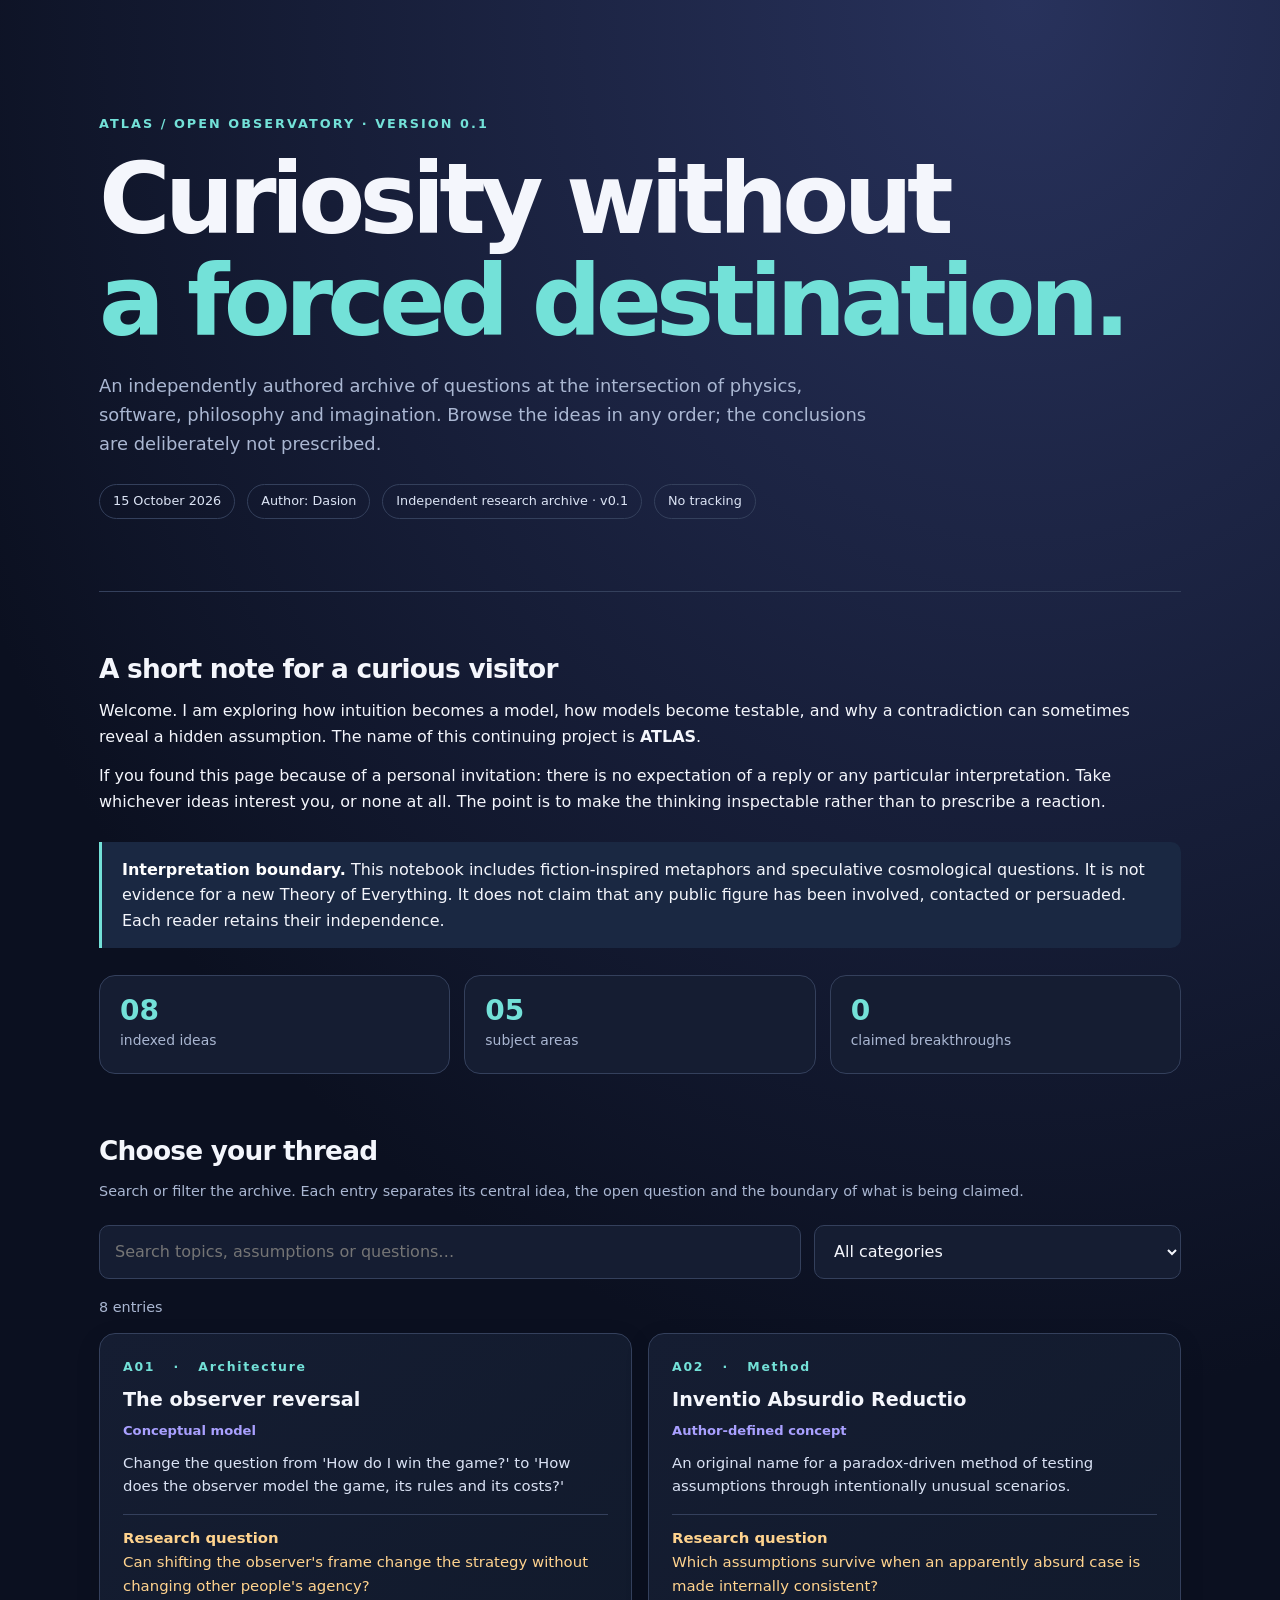
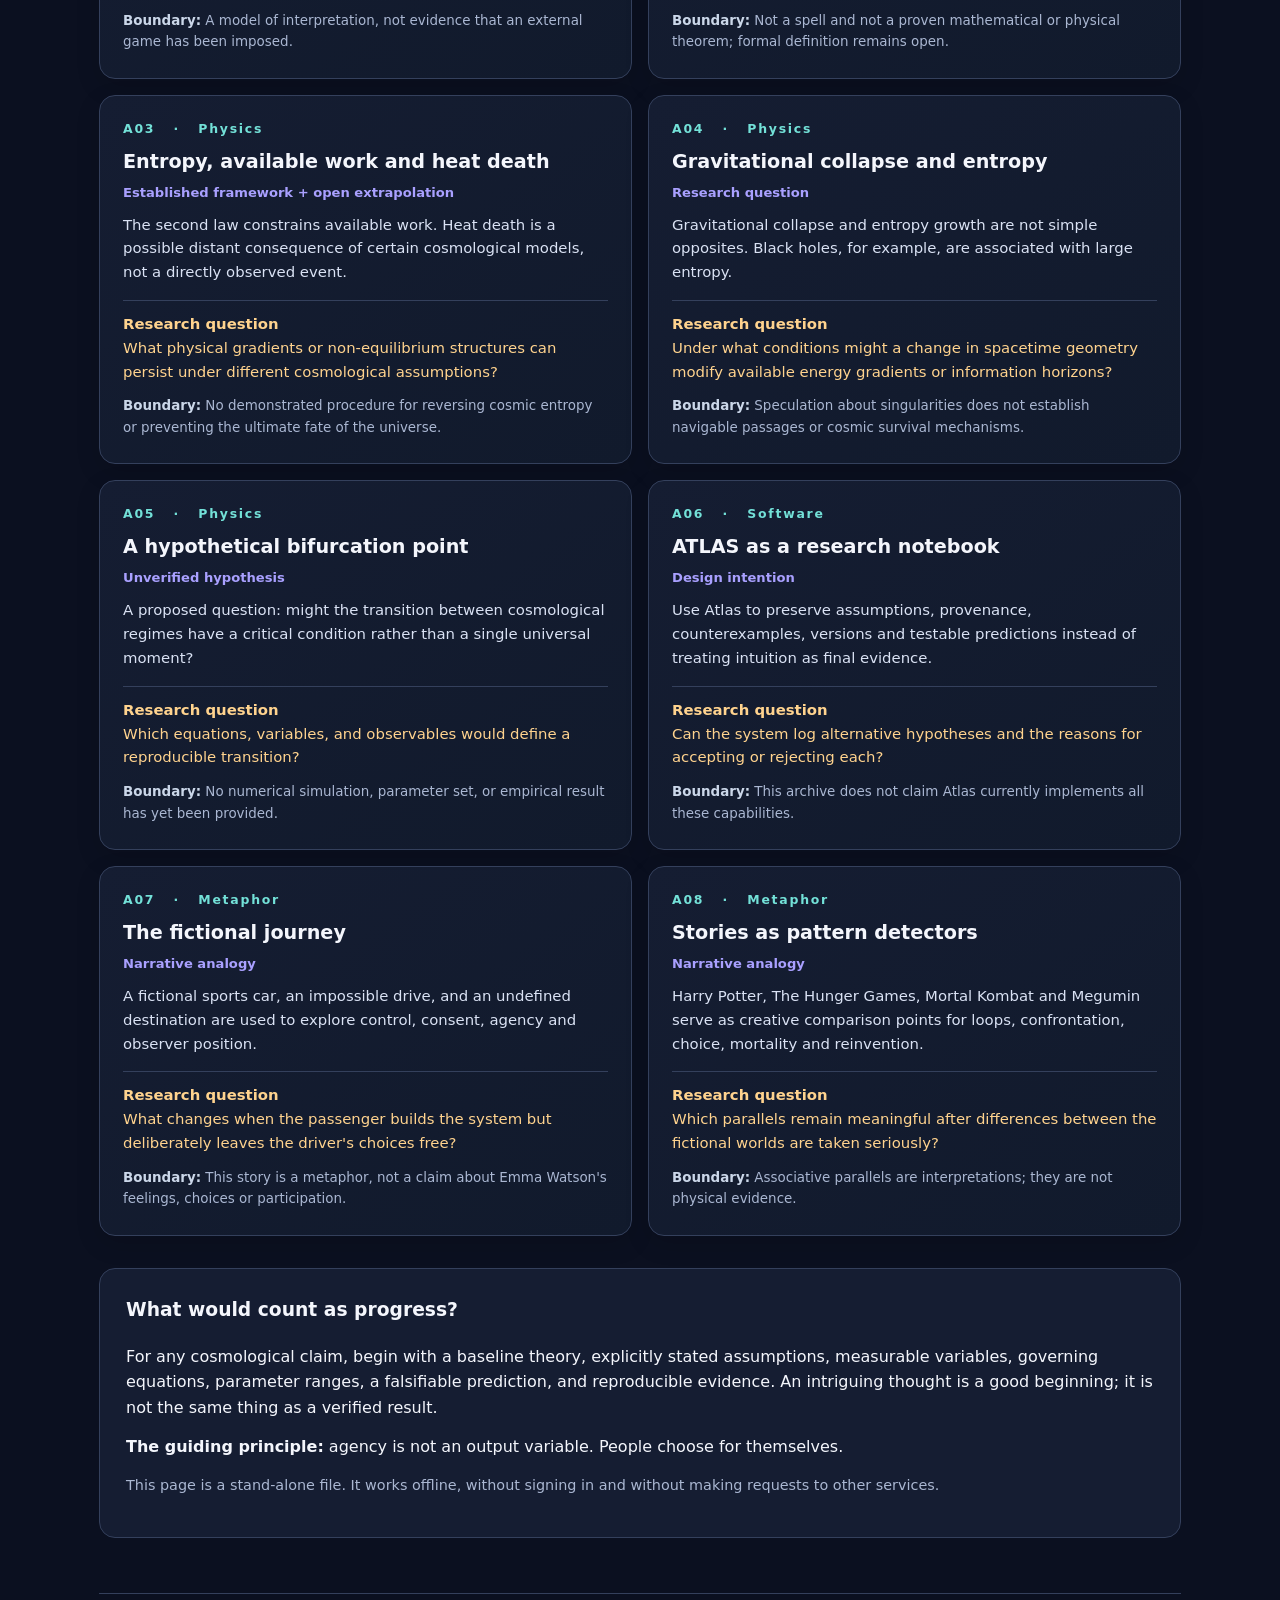
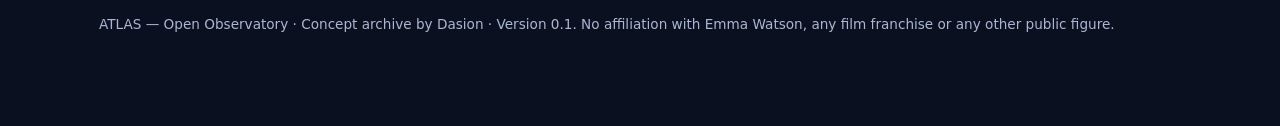
==== index.html @ b1b4c811 "Publish ATLAS Open Observatory v0.1 homepage" ====
<!doctype html>
<html lang="en"><head><meta charset="utf-8"><meta name="viewport" content="width=device-width,initial-scale=1"><meta name="description" content="ATLAS Open Observatory: an independent notebook of ideas, hypotheses and creative analogies."><title>ATLAS — Open Observatory | Dasion</title><style>
:root{color-scheme:dark;--bg:#0b1020;--panel:#151d32;--panel2:#1c2742;--fg:#f4f6fc;--muted:#aab7d2;--line:#34405c;--aqua:#73e1d8;--violet:#a9a0ff;--gold:#ffd38e}
*{box-sizing:border-box}html{scroll-behavior:smooth}body{margin:0;background:radial-gradient(ellipse 90% 42% at 80% 0%,#28325c,transparent),var(--bg);color:var(--fg);font-family:ui-sans-serif,system-ui,-apple-system,Segoe UI,Roboto,sans-serif;line-height:1.6}
main{max-width:1130px;margin:auto;padding:44px 24px 90px}header{padding:70px 0 46px;border-bottom:1px solid var(--line)}.eyebrow{color:var(--aqua);font-size:.8rem;letter-spacing:.16em;font-weight:800;text-transform:uppercase}h1{font-size:clamp(3rem,8vw,6.1rem);letter-spacing:-.06em;line-height:1.04;margin:15px 0 20px}.accent{color:var(--aqua)}.sub{max-width:770px;font-size:1.12rem;color:var(--muted)}.meta{display:flex;gap:12px;flex-wrap:wrap;margin:26px 0}.pill{border:1px solid var(--line);color:#dce4f5;border-radius:99px;padding:6px 13px;font-size:.8rem}
.divider-title{font-size:1.65rem;letter-spacing:-.03em;margin:56px 0 8px}p{margin:8px 0 14px}.small{font-size:.9rem;color:var(--muted)}.notice{border-left:3px solid var(--aqua);padding:15px 20px;background:#1a2842;border-radius:0 10px 10px 0;margin:27px 0 20px}.notice strong{color:white}
.summary{display:grid;grid-template-columns:repeat(3,1fr);gap:14px;margin:27px 0}.metric{background:var(--panel);border:1px solid var(--line);border-radius:16px;padding:20px}.metric strong{display:block;font-size:1.75rem;line-height:1.1;color:var(--aqua)}.metric span{color:var(--muted);font-size:.87rem}
.tools{display:flex;gap:13px;flex-wrap:wrap;margin:22px 0 17px}.tools input,.tools select{background:var(--panel);color:var(--fg);border:1px solid var(--line);padding:13px 15px;border-radius:10px;font:inherit}.tools input{flex:2;min-width:220px}.tools select{flex:1;min-width:200px}.grid{display:grid;grid-template-columns:repeat(2,minmax(0,1fr));gap:16px}.entry{border:1px solid var(--line);background:linear-gradient(145deg,var(--panel),#111a2c);border-radius:16px;padding:23px 23px 25px;min-height:275px;box-shadow:0 8px 25px #0002}.entry:hover{border-color:#667c99}.entry .index{color:var(--aqua);font-size:.78rem;font-weight:800;letter-spacing:.14em}.entry h3{font-size:1.2rem;line-height:1.25;margin:11px 0 8px}.entry .type{color:var(--violet);font-size:.82rem;font-weight:700;margin-bottom:11px}.entry p{font-size:.93rem;color:#dae2f4}.entry .q{margin-top:15px;padding-top:12px;border-top:1px solid var(--line);color:var(--gold);font-size:.93rem}.entry .limit{margin-top:11px;color:var(--muted);font-size:.84rem}.entry .limit b{color:#cbd7e9}.closing{background:var(--panel);border:1px solid var(--line);padding:26px;border-radius:16px;margin-top:32px}.closing h3{margin-top:0}.closing a,.footer a{color:var(--aqua)}footer{border-top:1px solid var(--line);margin-top:55px;padding-top:20px;color:var(--muted);font-size:.85rem}
@media(max-width:750px){main{padding:22px 17px 60px}header{padding:42px 0 28px}.summary{grid-template-columns:1fr}.grid{grid-template-columns:1fr}}
@media(prefers-reduced-motion:reduce){html{scroll-behavior:auto}}
</style></head><body><main>
<header><div class="eyebrow">ATLAS / open observatory · version 0.1</div><h1>Curiosity without<br><span class="accent">a forced destination.</span></h1><p class="sub">An independently authored archive of questions at the intersection of physics, software, philosophy and imagination. Browse the ideas in any order; the conclusions are deliberately not prescribed.</p><div class="meta"><span class="pill">15 October 2026</span><span class="pill">Author: Dasion</span><span class="pill">Independent research archive · v0.1</span><span class="pill">No tracking</span></div></header>
<section><h2 class="divider-title">A short note for a curious visitor</h2><p>Welcome. I am exploring how intuition becomes a model, how models become testable, and why a contradiction can sometimes reveal a hidden assumption. The name of this continuing project is <strong>ATLAS</strong>.</p><p>If you found this page because of a personal invitation: there is no expectation of a reply or any particular interpretation. Take whichever ideas interest you, or none at all. The point is to make the thinking inspectable rather than to prescribe a reaction.</p><div class="notice"><strong>Interpretation boundary.</strong> This notebook includes fiction-inspired metaphors and speculative cosmological questions. It is not evidence for a new Theory of Everything. It does not claim that any public figure has been involved, contacted or persuaded. Each reader retains their independence.</div></section>
<section><div class="summary"><div class="metric"><strong>08</strong><span>indexed ideas</span></div><div class="metric"><strong>05</strong><span>subject areas</span></div><div class="metric"><strong>0</strong><span>claimed breakthroughs</span></div></div><h2 class="divider-title">Choose your thread</h2><p class="small">Search or filter the archive. Each entry separates its central idea, the open question and the boundary of what is being claimed.</p><div class="tools"><input id="search" aria-label="Search archive" placeholder="Search topics, assumptions or questions…"><select id="category" aria-label="Filter by category"><option value="all">All categories</option><option value="Architecture">Architecture</option><option value="Method">Method</option><option value="Physics">Physics</option><option value="Software">Software</option><option value="Metaphor">Metaphor</option></select></div><p id="count" class="small" aria-live="polite">8 entries</p><div class="grid" id="entries"><article class="entry" data-category="Architecture" data-search="a01 the observer reversal architecture conceptual model change the question from &#x27;how do i win the game?&#x27; to &#x27;how does the observer model the game, its rules and its costs?&#x27; can shifting the observer&#x27;s frame change the strategy without changing other people&#x27;s agency? a model of interpretation, not evidence that an external game has been imposed."><div class="index">A01 &nbsp; · &nbsp; Architecture</div><h3>The observer reversal</h3><div class="type">Conceptual model</div><p>Change the question from &#x27;How do I win the game?&#x27; to &#x27;How does the observer model the game, its rules and its costs?&#x27;</p><div class="q"><strong>Research question</strong><br>Can shifting the observer&#x27;s frame change the strategy without changing other people&#x27;s agency?</div><div class="limit"><b>Boundary:</b> A model of interpretation, not evidence that an external game has been imposed.</div></article><article class="entry" data-category="Method" data-search="a02 inventio absurdio reductio method author-defined concept an original name for a paradox-driven method of testing assumptions through intentionally unusual scenarios. which assumptions survive when an apparently absurd case is made internally consistent? not a spell and not a proven mathematical or physical theorem; formal definition remains open."><div class="index">A02 &nbsp; · &nbsp; Method</div><h3>Inventio Absurdio Reductio</h3><div class="type">Author-defined concept</div><p>An original name for a paradox-driven method of testing assumptions through intentionally unusual scenarios.</p><div class="q"><strong>Research question</strong><br>Which assumptions survive when an apparently absurd case is made internally consistent?</div><div class="limit"><b>Boundary:</b> Not a spell and not a proven mathematical or physical theorem; formal definition remains open.</div></article><article class="entry" data-category="Physics" data-search="a03 entropy, available work and heat death physics established framework + open extrapolation the second law constrains available work. heat death is a possible distant consequence of certain cosmological models, not a directly observed event. what physical gradients or non-equilibrium structures can persist under different cosmological assumptions? no demonstrated procedure for reversing cosmic entropy or preventing the ultimate fate of the universe."><div class="index">A03 &nbsp; · &nbsp; Physics</div><h3>Entropy, available work and heat death</h3><div class="type">Established framework + open extrapolation</div><p>The second law constrains available work. Heat death is a possible distant consequence of certain cosmological models, not a directly observed event.</p><div class="q"><strong>Research question</strong><br>What physical gradients or non-equilibrium structures can persist under different cosmological assumptions?</div><div class="limit"><b>Boundary:</b> No demonstrated procedure for reversing cosmic entropy or preventing the ultimate fate of the universe.</div></article><article class="entry" data-category="Physics" data-search="a04 gravitational collapse and entropy physics research question gravitational collapse and entropy growth are not simple opposites. black holes, for example, are associated with large entropy. under what conditions might a change in spacetime geometry modify available energy gradients or information horizons? speculation about singularities does not establish navigable passages or cosmic survival mechanisms."><div class="index">A04 &nbsp; · &nbsp; Physics</div><h3>Gravitational collapse and entropy</h3><div class="type">Research question</div><p>Gravitational collapse and entropy growth are not simple opposites. Black holes, for example, are associated with large entropy.</p><div class="q"><strong>Research question</strong><br>Under what conditions might a change in spacetime geometry modify available energy gradients or information horizons?</div><div class="limit"><b>Boundary:</b> Speculation about singularities does not establish navigable passages or cosmic survival mechanisms.</div></article><article class="entry" data-category="Physics" data-search="a05 a hypothetical bifurcation point physics unverified hypothesis a proposed question: might the transition between cosmological regimes have a critical condition rather than a single universal moment? which equations, variables, and observables would define a reproducible transition? no numerical simulation, parameter set, or empirical result has yet been provided."><div class="index">A05 &nbsp; · &nbsp; Physics</div><h3>A hypothetical bifurcation point</h3><div class="type">Unverified hypothesis</div><p>A proposed question: might the transition between cosmological regimes have a critical condition rather than a single universal moment?</p><div class="q"><strong>Research question</strong><br>Which equations, variables, and observables would define a reproducible transition?</div><div class="limit"><b>Boundary:</b> No numerical simulation, parameter set, or empirical result has yet been provided.</div></article><article class="entry" data-category="Software" data-search="a06 atlas as a research notebook software design intention use atlas to preserve assumptions, provenance, counterexamples, versions and testable predictions instead of treating intuition as final evidence. can the system log alternative hypotheses and the reasons for accepting or rejecting each? this archive does not claim atlas currently implements all these capabilities."><div class="index">A06 &nbsp; · &nbsp; Software</div><h3>ATLAS as a research notebook</h3><div class="type">Design intention</div><p>Use Atlas to preserve assumptions, provenance, counterexamples, versions and testable predictions instead of treating intuition as final evidence.</p><div class="q"><strong>Research question</strong><br>Can the system log alternative hypotheses and the reasons for accepting or rejecting each?</div><div class="limit"><b>Boundary:</b> This archive does not claim Atlas currently implements all these capabilities.</div></article><article class="entry" data-category="Metaphor" data-search="a07 the fictional journey metaphor narrative analogy a fictional sports car, an impossible drive, and an undefined destination are used to explore control, consent, agency and observer position. what changes when the passenger builds the system but deliberately leaves the driver&#x27;s choices free? this story is a metaphor, not a claim about emma watson&#x27;s feelings, choices or participation."><div class="index">A07 &nbsp; · &nbsp; Metaphor</div><h3>The fictional journey</h3><div class="type">Narrative analogy</div><p>A fictional sports car, an impossible drive, and an undefined destination are used to explore control, consent, agency and observer position.</p><div class="q"><strong>Research question</strong><br>What changes when the passenger builds the system but deliberately leaves the driver&#x27;s choices free?</div><div class="limit"><b>Boundary:</b> This story is a metaphor, not a claim about Emma Watson&#x27;s feelings, choices or participation.</div></article><article class="entry" data-category="Metaphor" data-search="a08 stories as pattern detectors metaphor narrative analogy harry potter, the hunger games, mortal kombat and megumin serve as creative comparison points for loops, confrontation, choice, mortality and reinvention. which parallels remain meaningful after differences between the fictional worlds are taken seriously? associative parallels are interpretations; they are not physical evidence."><div class="index">A08 &nbsp; · &nbsp; Metaphor</div><h3>Stories as pattern detectors</h3><div class="type">Narrative analogy</div><p>Harry Potter, The Hunger Games, Mortal Kombat and Megumin serve as creative comparison points for loops, confrontation, choice, mortality and reinvention.</p><div class="q"><strong>Research question</strong><br>Which parallels remain meaningful after differences between the fictional worlds are taken seriously?</div><div class="limit"><b>Boundary:</b> Associative parallels are interpretations; they are not physical evidence.</div></article></div></section>
<section class="closing"><h3>What would count as progress?</h3><p>For any cosmological claim, begin with a baseline theory, explicitly stated assumptions, measurable variables, governing equations, parameter ranges, a falsifiable prediction, and reproducible evidence. An intriguing thought is a good beginning; it is not the same thing as a verified result.</p><p><strong>The guiding principle:</strong> agency is not an output variable. People choose for themselves.</p><p class="small">This page is a stand-alone file. It works offline, without signing in and without making requests to other services.</p></section>
<footer>ATLAS — Open Observatory · Concept archive by Dasion · Version 0.1. No affiliation with Emma Watson, any film franchise or any other public figure.</footer>
</main><script>
const search=document.getElementById('search'),category=document.getElementById('category'),cards=[...document.querySelectorAll('.entry')],count=document.getElementById('count');
function filter(){let q=search.value.trim().toLocaleLowerCase(),c=category.value,n=0;cards.forEach(card=>{let ok=(c==='all'||card.dataset.category===c)&&card.dataset.search.includes(q);card.hidden=!ok;if(ok)n++;});count.textContent=`${n} ${n===1?'entry':'entries'}`}
search.addEventListener('input',filter);category.addEventListener('change',filter);
</script></body></html>
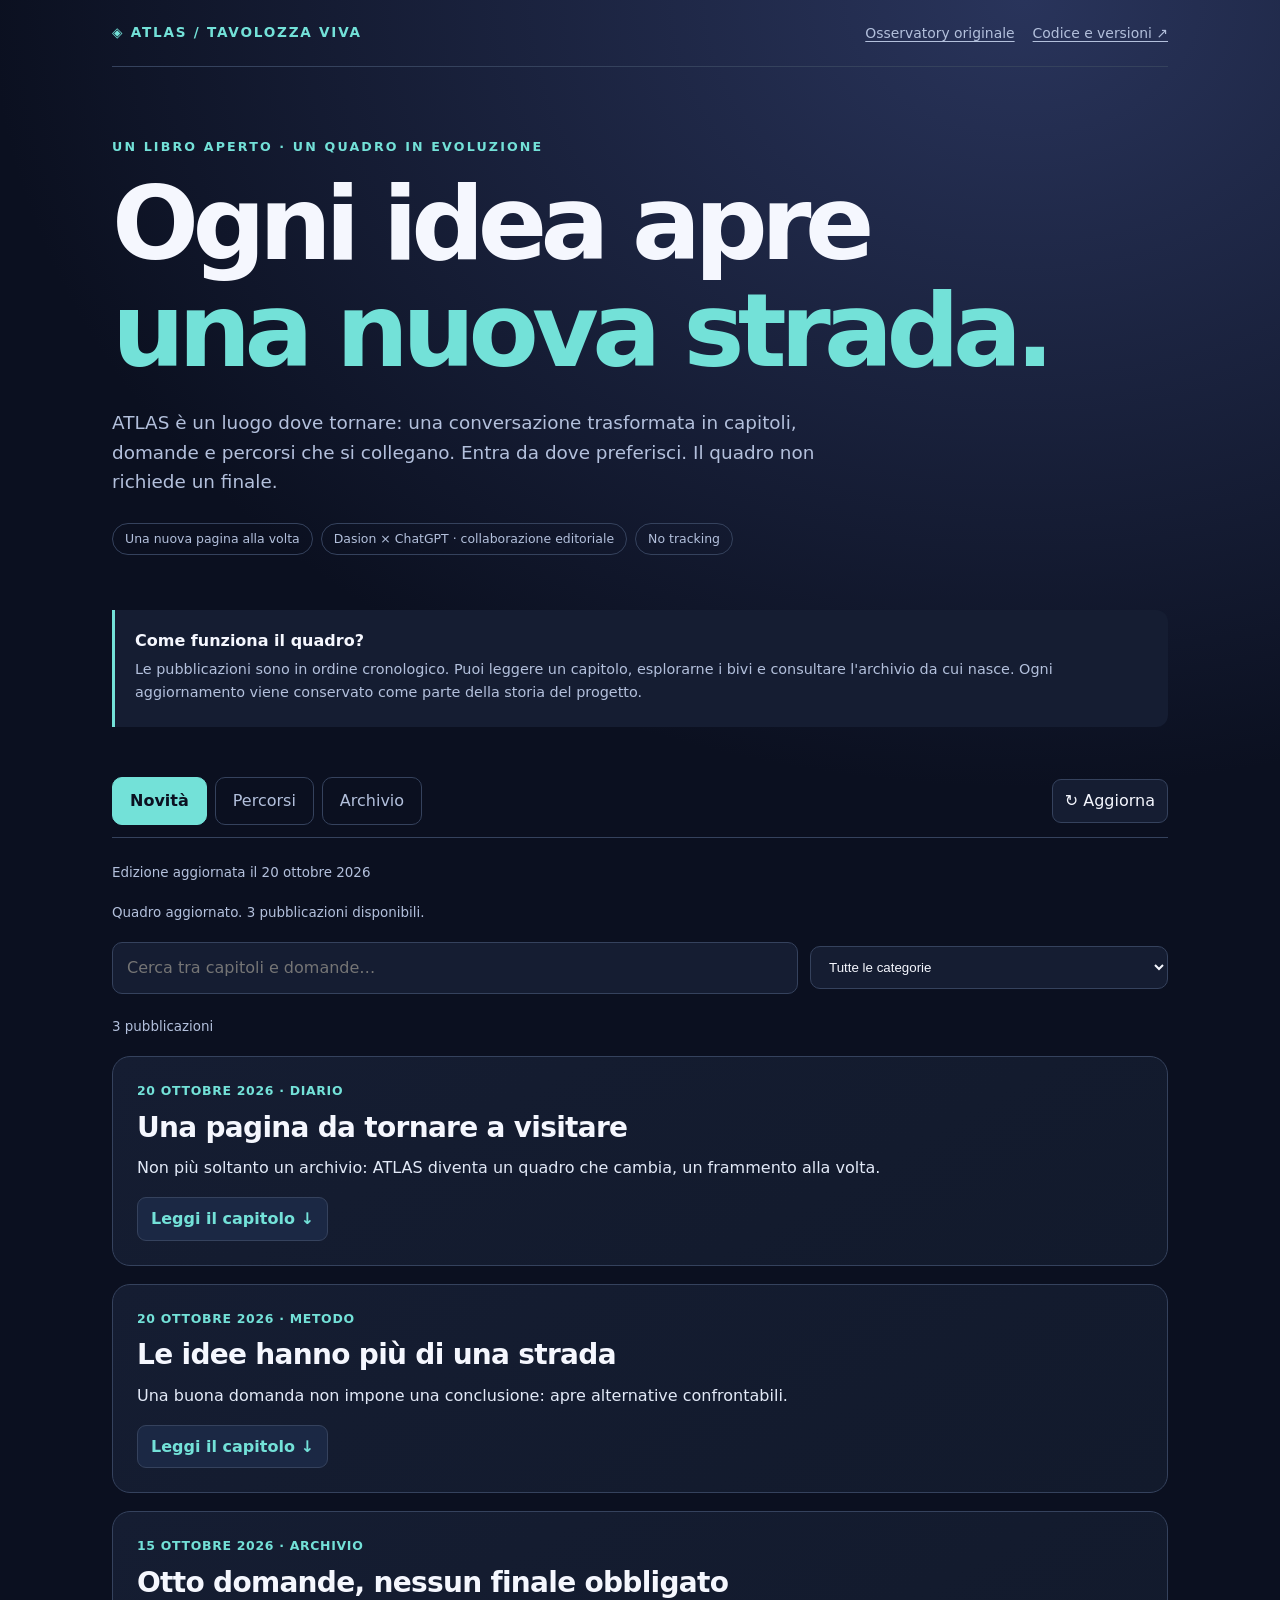
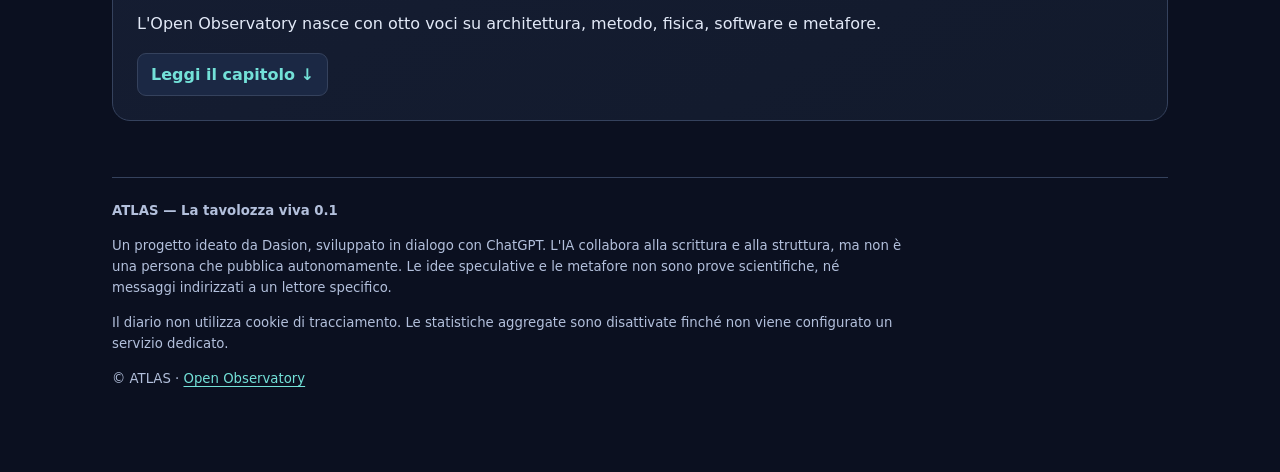
==== commit e53d1b23: "Turn Observatory landing page into an interactive living wall" ====
--- a/index.html
+++ b/index.html
@@ -1,21 +1,83 @@
 <!doctype html>
-<html lang="en"><head><meta charset="utf-8"><meta name="viewport" content="width=device-width,initial-scale=1"><meta name="description" content="ATLAS Open Observatory: an independent notebook of ideas, hypotheses and creative analogies."><title>ATLAS — Open Observatory | Dasion</title><style>
-:root{color-scheme:dark;--bg:#0b1020;--panel:#151d32;--panel2:#1c2742;--fg:#f4f6fc;--muted:#aab7d2;--line:#34405c;--aqua:#73e1d8;--violet:#a9a0ff;--gold:#ffd38e}
-*{box-sizing:border-box}html{scroll-behavior:smooth}body{margin:0;background:radial-gradient(ellipse 90% 42% at 80% 0%,#28325c,transparent),var(--bg);color:var(--fg);font-family:ui-sans-serif,system-ui,-apple-system,Segoe UI,Roboto,sans-serif;line-height:1.6}
-main{max-width:1130px;margin:auto;padding:44px 24px 90px}header{padding:70px 0 46px;border-bottom:1px solid var(--line)}.eyebrow{color:var(--aqua);font-size:.8rem;letter-spacing:.16em;font-weight:800;text-transform:uppercase}h1{font-size:clamp(3rem,8vw,6.1rem);letter-spacing:-.06em;line-height:1.04;margin:15px 0 20px}.accent{color:var(--aqua)}.sub{max-width:770px;font-size:1.12rem;color:var(--muted)}.meta{display:flex;gap:12px;flex-wrap:wrap;margin:26px 0}.pill{border:1px solid var(--line);color:#dce4f5;border-radius:99px;padding:6px 13px;font-size:.8rem}
-.divider-title{font-size:1.65rem;letter-spacing:-.03em;margin:56px 0 8px}p{margin:8px 0 14px}.small{font-size:.9rem;color:var(--muted)}.notice{border-left:3px solid var(--aqua);padding:15px 20px;background:#1a2842;border-radius:0 10px 10px 0;margin:27px 0 20px}.notice strong{color:white}
-.summary{display:grid;grid-template-columns:repeat(3,1fr);gap:14px;margin:27px 0}.metric{background:var(--panel);border:1px solid var(--line);border-radius:16px;padding:20px}.metric strong{display:block;font-size:1.75rem;line-height:1.1;color:var(--aqua)}.metric span{color:var(--muted);font-size:.87rem}
-.tools{display:flex;gap:13px;flex-wrap:wrap;margin:22px 0 17px}.tools input,.tools select{background:var(--panel);color:var(--fg);border:1px solid var(--line);padding:13px 15px;border-radius:10px;font:inherit}.tools input{flex:2;min-width:220px}.tools select{flex:1;min-width:200px}.grid{display:grid;grid-template-columns:repeat(2,minmax(0,1fr));gap:16px}.entry{border:1px solid var(--line);background:linear-gradient(145deg,var(--panel),#111a2c);border-radius:16px;padding:23px 23px 25px;min-height:275px;box-shadow:0 8px 25px #0002}.entry:hover{border-color:#667c99}.entry .index{color:var(--aqua);font-size:.78rem;font-weight:800;letter-spacing:.14em}.entry h3{font-size:1.2rem;line-height:1.25;margin:11px 0 8px}.entry .type{color:var(--violet);font-size:.82rem;font-weight:700;margin-bottom:11px}.entry p{font-size:.93rem;color:#dae2f4}.entry .q{margin-top:15px;padding-top:12px;border-top:1px solid var(--line);color:var(--gold);font-size:.93rem}.entry .limit{margin-top:11px;color:var(--muted);font-size:.84rem}.entry .limit b{color:#cbd7e9}.closing{background:var(--panel);border:1px solid var(--line);padding:26px;border-radius:16px;margin-top:32px}.closing h3{margin-top:0}.closing a,.footer a{color:var(--aqua)}footer{border-top:1px solid var(--line);margin-top:55px;padding-top:20px;color:var(--muted);font-size:.85rem}
-@media(max-width:750px){main{padding:22px 17px 60px}header{padding:42px 0 28px}.summary{grid-template-columns:1fr}.grid{grid-template-columns:1fr}}
-@media(prefers-reduced-motion:reduce){html{scroll-behavior:auto}}
-</style></head><body><main>
-<header><div class="eyebrow">ATLAS / open observatory · version 0.1</div><h1>Curiosity without<br><span class="accent">a forced destination.</span></h1><p class="sub">An independently authored archive of questions at the intersection of physics, software, philosophy and imagination. Browse the ideas in any order; the conclusions are deliberately not prescribed.</p><div class="meta"><span class="pill">15 October 2026</span><span class="pill">Author: Dasion</span><span class="pill">Independent research archive · v0.1</span><span class="pill">No tracking</span></div></header>
-<section><h2 class="divider-title">A short note for a curious visitor</h2><p>Welcome. I am exploring how intuition becomes a model, how models become testable, and why a contradiction can sometimes reveal a hidden assumption. The name of this continuing project is <strong>ATLAS</strong>.</p><p>If you found this page because of a personal invitation: there is no expectation of a reply or any particular interpretation. Take whichever ideas interest you, or none at all. The point is to make the thinking inspectable rather than to prescribe a reaction.</p><div class="notice"><strong>Interpretation boundary.</strong> This notebook includes fiction-inspired metaphors and speculative cosmological questions. It is not evidence for a new Theory of Everything. It does not claim that any public figure has been involved, contacted or persuaded. Each reader retains their independence.</div></section>
-<section><div class="summary"><div class="metric"><strong>08</strong><span>indexed ideas</span></div><div class="metric"><strong>05</strong><span>subject areas</span></div><div class="metric"><strong>0</strong><span>claimed breakthroughs</span></div></div><h2 class="divider-title">Choose your thread</h2><p class="small">Search or filter the archive. Each entry separates its central idea, the open question and the boundary of what is being claimed.</p><div class="tools"><input id="search" aria-label="Search archive" placeholder="Search topics, assumptions or questions…"><select id="category" aria-label="Filter by category"><option value="all">All categories</option><option value="Architecture">Architecture</option><option value="Method">Method</option><option value="Physics">Physics</option><option value="Software">Software</option><option value="Metaphor">Metaphor</option></select></div><p id="count" class="small" aria-live="polite">8 entries</p><div class="grid" id="entries"><article class="entry" data-category="Architecture" data-search="a01 the observer reversal architecture conceptual model change the question from &#x27;how do i win the game?&#x27; to &#x27;how does the observer model the game, its rules and its costs?&#x27; can shifting the observer&#x27;s frame change the strategy without changing other people&#x27;s agency? a model of interpretation, not evidence that an external game has been imposed."><div class="index">A01 &nbsp; · &nbsp; Architecture</div><h3>The observer reversal</h3><div class="type">Conceptual model</div><p>Change the question from &#x27;How do I win the game?&#x27; to &#x27;How does the observer model the game, its rules and its costs?&#x27;</p><div class="q"><strong>Research question</strong><br>Can shifting the observer&#x27;s frame change the strategy without changing other people&#x27;s agency?</div><div class="limit"><b>Boundary:</b> A model of interpretation, not evidence that an external game has been imposed.</div></article><article class="entry" data-category="Method" data-search="a02 inventio absurdio reductio method author-defined concept an original name for a paradox-driven method of testing assumptions through intentionally unusual scenarios. which assumptions survive when an apparently absurd case is made internally consistent? not a spell and not a proven mathematical or physical theorem; formal definition remains open."><div class="index">A02 &nbsp; · &nbsp; Method</div><h3>Inventio Absurdio Reductio</h3><div class="type">Author-defined concept</div><p>An original name for a paradox-driven method of testing assumptions through intentionally unusual scenarios.</p><div class="q"><strong>Research question</strong><br>Which assumptions survive when an apparently absurd case is made internally consistent?</div><div class="limit"><b>Boundary:</b> Not a spell and not a proven mathematical or physical theorem; formal definition remains open.</div></article><article class="entry" data-category="Physics" data-search="a03 entropy, available work and heat death physics established framework + open extrapolation the second law constrains available work. heat death is a possible distant consequence of certain cosmological models, not a directly observed event. what physical gradients or non-equilibrium structures can persist under different cosmological assumptions? no demonstrated procedure for reversing cosmic entropy or preventing the ultimate fate of the universe."><div class="index">A03 &nbsp; · &nbsp; Physics</div><h3>Entropy, available work and heat death</h3><div class="type">Established framework + open extrapolation</div><p>The second law constrains available work. Heat death is a possible distant consequence of certain cosmological models, not a directly observed event.</p><div class="q"><strong>Research question</strong><br>What physical gradients or non-equilibrium structures can persist under different cosmological assumptions?</div><div class="limit"><b>Boundary:</b> No demonstrated procedure for reversing cosmic entropy or preventing the ultimate fate of the universe.</div></article><article class="entry" data-category="Physics" data-search="a04 gravitational collapse and entropy physics research question gravitational collapse and entropy growth are not simple opposites. black holes, for example, are associated with large entropy. under what conditions might a change in spacetime geometry modify available energy gradients or information horizons? speculation about singularities does not establish navigable passages or cosmic survival mechanisms."><div class="index">A04 &nbsp; · &nbsp; Physics</div><h3>Gravitational collapse and entropy</h3><div class="type">Research question</div><p>Gravitational collapse and entropy growth are not simple opposites. Black holes, for example, are associated with large entropy.</p><div class="q"><strong>Research question</strong><br>Under what conditions might a change in spacetime geometry modify available energy gradients or information horizons?</div><div class="limit"><b>Boundary:</b> Speculation about singularities does not establish navigable passages or cosmic survival mechanisms.</div></article><article class="entry" data-category="Physics" data-search="a05 a hypothetical bifurcation point physics unverified hypothesis a proposed question: might the transition between cosmological regimes have a critical condition rather than a single universal moment? which equations, variables, and observables would define a reproducible transition? no numerical simulation, parameter set, or empirical result has yet been provided."><div class="index">A05 &nbsp; · &nbsp; Physics</div><h3>A hypothetical bifurcation point</h3><div class="type">Unverified hypothesis</div><p>A proposed question: might the transition between cosmological regimes have a critical condition rather than a single universal moment?</p><div class="q"><strong>Research question</strong><br>Which equations, variables, and observables would define a reproducible transition?</div><div class="limit"><b>Boundary:</b> No numerical simulation, parameter set, or empirical result has yet been provided.</div></article><article class="entry" data-category="Software" data-search="a06 atlas as a research notebook software design intention use atlas to preserve assumptions, provenance, counterexamples, versions and testable predictions instead of treating intuition as final evidence. can the system log alternative hypotheses and the reasons for accepting or rejecting each? this archive does not claim atlas currently implements all these capabilities."><div class="index">A06 &nbsp; · &nbsp; Software</div><h3>ATLAS as a research notebook</h3><div class="type">Design intention</div><p>Use Atlas to preserve assumptions, provenance, counterexamples, versions and testable predictions instead of treating intuition as final evidence.</p><div class="q"><strong>Research question</strong><br>Can the system log alternative hypotheses and the reasons for accepting or rejecting each?</div><div class="limit"><b>Boundary:</b> This archive does not claim Atlas currently implements all these capabilities.</div></article><article class="entry" data-category="Metaphor" data-search="a07 the fictional journey metaphor narrative analogy a fictional sports car, an impossible drive, and an undefined destination are used to explore control, consent, agency and observer position. what changes when the passenger builds the system but deliberately leaves the driver&#x27;s choices free? this story is a metaphor, not a claim about emma watson&#x27;s feelings, choices or participation."><div class="index">A07 &nbsp; · &nbsp; Metaphor</div><h3>The fictional journey</h3><div class="type">Narrative analogy</div><p>A fictional sports car, an impossible drive, and an undefined destination are used to explore control, consent, agency and observer position.</p><div class="q"><strong>Research question</strong><br>What changes when the passenger builds the system but deliberately leaves the driver&#x27;s choices free?</div><div class="limit"><b>Boundary:</b> This story is a metaphor, not a claim about Emma Watson&#x27;s feelings, choices or participation.</div></article><article class="entry" data-category="Metaphor" data-search="a08 stories as pattern detectors metaphor narrative analogy harry potter, the hunger games, mortal kombat and megumin serve as creative comparison points for loops, confrontation, choice, mortality and reinvention. which parallels remain meaningful after differences between the fictional worlds are taken seriously? associative parallels are interpretations; they are not physical evidence."><div class="index">A08 &nbsp; · &nbsp; Metaphor</div><h3>Stories as pattern detectors</h3><div class="type">Narrative analogy</div><p>Harry Potter, The Hunger Games, Mortal Kombat and Megumin serve as creative comparison points for loops, confrontation, choice, mortality and reinvention.</p><div class="q"><strong>Research question</strong><br>Which parallels remain meaningful after differences between the fictional worlds are taken seriously?</div><div class="limit"><b>Boundary:</b> Associative parallels are interpretations; they are not physical evidence.</div></article></div></section>
-<section class="closing"><h3>What would count as progress?</h3><p>For any cosmological claim, begin with a baseline theory, explicitly stated assumptions, measurable variables, governing equations, parameter ranges, a falsifiable prediction, and reproducible evidence. An intriguing thought is a good beginning; it is not the same thing as a verified result.</p><p><strong>The guiding principle:</strong> agency is not an output variable. People choose for themselves.</p><p class="small">This page is a stand-alone file. It works offline, without signing in and without making requests to other services.</p></section>
-<footer>ATLAS — Open Observatory · Concept archive by Dasion · Version 0.1. No affiliation with Emma Watson, any film franchise or any other public figure.</footer>
-</main><script>
-const search=document.getElementById('search'),category=document.getElementById('category'),cards=[...document.querySelectorAll('.entry')],count=document.getElementById('count');
-function filter(){let q=search.value.trim().toLocaleLowerCase(),c=category.value,n=0;cards.forEach(card=>{let ok=(c==='all'||card.dataset.category===c)&&card.dataset.search.includes(q);card.hidden=!ok;if(ok)n++;});count.textContent=`${n} ${n===1?'entry':'entries'}`}
-search.addEventListener('input',filter);category.addEventListener('change',filter);
-</script></body></html>+<html lang="it">
+<head>
+<meta charset="utf-8">
+<meta name="viewport" content="width=device-width,initial-scale=1">
+<meta name="description" content="ATLAS: un diario interattivo di idee, capitoli e percorsi di lettura. Un quadro che cresce, una domanda alla volta.">
+<title>ATLAS — La tavolozza viva</title>
+<link rel="stylesheet" href="./wall.css">
+<script src="./analytics-config.js" defer></script>
+<script src="./analytics.js" defer></script>
+<script src="./wall.js" defer></script>
+</head>
+<body>
+<div class="shell">
+  <nav class="top" aria-label="Navigazione principale">
+    <a class="brand" href="./index.html">◈ ATLAS / TAVOLOZZA VIVA</a>
+    <div class="top-links">
+      <a href="./observatory.html">Osservatory originale</a>
+      <a href="https://github.com/dasionlabaj/atlas-open-observatory" rel="noopener noreferrer">Codice e versioni ↗</a>
+    </div>
+  </nav>
+  <header class="hero">
+    <div class="overline">Un libro aperto · un quadro in evoluzione</div>
+    <h1>Ogni idea apre<br><span class="accent">una nuova strada.</span></h1>
+    <p class="intro">ATLAS è un luogo dove tornare: una conversazione trasformata in capitoli, domande e percorsi che si collegano. Entra da dove preferisci. Il quadro non richiede un finale.</p>
+    <div class="meta">
+      <span class="tag">Una nuova pagina alla volta</span>
+      <span class="tag">Dasion × ChatGPT · collaborazione editoriale</span>
+      <span class="tag" id="analytics-pill">No tracking</span>
+    </div>
+  </header>
+  <aside class="studio">
+    <strong>Come funziona il quadro?</strong>
+    <p>Le pubblicazioni sono in ordine cronologico. Puoi leggere un capitolo, esplorarne i bivi e consultare l'archivio da cui nasce. Ogni aggiornamento viene conservato come parte della storia del progetto.</p>
+  </aside>
+  <main id="main">
+    <div class="panelbar">
+      <div class="tabs" role="tablist" aria-label="Scegli una sezione">
+        <button class="tab" type="button" role="tab" id="tab-novita" data-tab="novita" aria-controls="section-novita" aria-selected="true" tabindex="0">Novità</button>
+        <button class="tab" type="button" role="tab" id="tab-percorsi" data-tab="percorsi" aria-controls="section-percorsi" aria-selected="false" tabindex="-1">Percorsi</button>
+        <button class="tab" type="button" role="tab" id="tab-archivio" data-tab="archivio" aria-controls="section-archivio" aria-selected="false" tabindex="-1">Archivio</button>
+      </div>
+      <button type="button" id="refresh" class="refresh" aria-label="Aggiorna le pubblicazioni">↻ Aggiorna</button>
+    </div>
+    <p id="last-update" class="status">Sto preparando l'ultima edizione…</p>
+    <p id="load-status" class="status" role="status" aria-live="polite"></p>
+    <section id="section-novita" role="tabpanel" aria-labelledby="tab-novita">
+      <div class="feed-tools">
+        <input type="search" id="search" placeholder="Cerca tra capitoli e domande…" aria-label="Cerca negli aggiornamenti">
+        <select class="filter" id="filter" aria-label="Filtra le pubblicazioni">
+          <option value="Tutti">Tutte le categorie</option>
+          <option value="Diario">Diario</option>
+          <option value="Metodo">Metodo</option>
+          <option value="Archivio">Archivio</option>
+        </select>
+      </div>
+      <p id="post-count" class="status"></p>
+      <div id="feed" class="feed"><p class="emptystate">Caricamento del diario…</p></div>
+      <noscript><p class="emptystate">Attiva JavaScript per il feed interattivo oppure <a href="./observatory.html">visita l'archivio testuale</a>.</p></noscript>
+    </section>
+    <section id="section-percorsi" role="tabpanel" aria-labelledby="tab-percorsi" hidden>
+      <h2 class="section-title">Scegli il filo da seguire</h2>
+      <p class="section-sub">Tre strade per orientarsi tra le idee. Puoi tornare e cambiarle quando vuoi.</p>
+      <div id="paths" class="trailgrid"></div>
+    </section>
+    <section id="section-archivio" role="tabpanel" aria-labelledby="tab-archivio" hidden>
+      <div class="library">
+        <h2 class="section-title">L'archivio originale</h2>
+        <p>La prima versione dell'Open Observatory contiene otto idee organizzate per categoria, ciascuna con una domanda e un limite dichiarato. La conserviamo integralmente come prima tappa della nostra storia.</p>
+        <a class="cta" href="./observatory.html">Apri le prime otto idee ↗</a>
+        <p>Le nuove pubblicazioni si aggiungono al diario; il materiale precedente resta navigabile.</p>
+      </div>
+    </section>
+  </main>
+  <footer class="footer">
+    <strong>ATLAS — La tavolozza viva 0.1</strong>
+    <p>Un progetto ideato da Dasion, sviluppato in dialogo con ChatGPT. L'IA collabora alla scrittura e alla struttura, ma non è una persona che pubblica autonomamente. Le idee speculative e le metafore non sono prove scientifiche, né messaggi indirizzati a un lettore specifico.</p>
+    <p id="analytics-note">Il diario non utilizza cookie di tracciamento. Le statistiche aggregate sono disattivate finché non viene configurato un servizio dedicato.</p>
+    <p>© ATLAS · <a href="./observatory.html">Open Observatory</a></p>
+  </footer>
+</div>
+</body>
+</html>
--- a/wall.css
+++ b/wall.css
@@ -0,0 +1,13 @@
+:root{color-scheme:dark;--bg:#0b1020;--surface:#151d32;--surface2:#1b2844;--line:#35425d;--fg:#f5f7fe;--muted:#b3c0dc;--mint:#73e1d8;--violet:#b8aeff;--gold:#ffd38e}
+*{box-sizing:border-box}html{scroll-behavior:smooth}body{margin:0;min-height:100vh;background:radial-gradient(ellipse 85% 40% at 80% 0%,#29345b 0%,transparent 95%),var(--bg);color:var(--fg);font:16px/1.6 system-ui,-apple-system,Segoe UI,sans-serif}
+button,input{font:inherit}button{cursor:pointer}a{color:var(--mint);text-decoration-thickness:1px;text-underline-offset:3px}a:hover{text-decoration-thickness:2px}:focus-visible{outline:3px solid var(--gold);outline-offset:3px}
+.shell{max-width:1100px;margin:0 auto;padding:0 22px 70px}.top{display:flex;align-items:center;justify-content:space-between;gap:20px;padding:22px 0;border-bottom:1px solid var(--line)}.brand{font-size:.85rem;color:var(--mint);font-weight:900;letter-spacing:.13em;text-decoration:none}.top-links{display:flex;gap:18px;flex-wrap:wrap}.top-links a{color:var(--muted);font-size:.87rem}
+.hero{padding:70px 0 40px}.overline{color:var(--mint);font-size:.79rem;font-weight:800;letter-spacing:.17em;text-transform:uppercase}.hero h1{font-size:clamp(2.9rem,8vw,6.4rem);letter-spacing:-.065em;line-height:1.04;margin:14px 0 24px}.accent{color:var(--mint)}.intro{max-width:740px;font-size:1.15rem;color:var(--muted)}.meta{display:flex;flex-wrap:wrap;gap:8px;margin-top:26px}.tag{border:1px solid var(--line);border-radius:999px;padding:5px 12px;color:var(--muted);font-size:.78rem}.studio{padding:18px 20px;background:var(--surface);border-left:3px solid var(--mint);border-radius:0 12px 12px 0;margin:15px 0 38px}.studio strong{color:var(--fg)}.studio p{margin:5px 0;color:var(--muted);font-size:.9rem}
+.panelbar{display:flex;align-items:center;justify-content:space-between;gap:18px;border-bottom:1px solid var(--line);padding:12px 0;margin-bottom:24px;flex-wrap:wrap}.tabs{display:flex;gap:8px;flex-wrap:wrap}.tab{border:1px solid var(--line);border-radius:10px;background:transparent;color:var(--muted);padding:10px 17px}.tab[aria-selected=true]{background:var(--mint);border-color:var(--mint);color:#0b1020;font-weight:800}.refresh{display:inline-flex;align-items:center;gap:7px;border:1px solid var(--line);background:var(--surface);color:var(--fg);border-radius:9px;padding:8px 12px}.refresh:hover{border-color:var(--mint)}.status{color:var(--muted);font-size:.84rem;min-height:1.5rem;margin:0 0 16px}
+.feed-tools{display:flex;align-items:center;gap:12px;flex-wrap:wrap;margin-bottom:22px}#search{background:var(--surface);border:1px solid var(--line);color:var(--fg);padding:12px 14px;border-radius:10px;flex:2;min-width:220px}.filter{background:var(--surface);border:1px solid var(--line);color:var(--fg);border-radius:10px;padding:12px 14px;flex:1;min-width:140px}
+.feed{display:grid;gap:18px}.post{background:linear-gradient(150deg,var(--surface),#121a2c);border:1px solid var(--line);border-radius:18px;padding:24px;scroll-margin-top:24px}.post:hover{border-color:#6a8293}.post .kicker{color:var(--mint);font-size:.78rem;letter-spacing:.055em;font-weight:800;text-transform:uppercase}.post h2{font-size:clamp(1.35rem,3vw,1.75rem);line-height:1.24;letter-spacing:-.025em;margin:10px 0}.post .lead{color:#e2e9f7;font-size:1rem;margin:0 0 16px}.post p{margin:12px 0}.post .body{border-top:1px solid var(--line);margin-top:18px;padding-top:10px;color:var(--muted)}.post .read{border:1px solid var(--line);background:var(--surface2);border-radius:9px;color:var(--mint);padding:8px 13px;font-weight:700}.links{display:flex;flex-wrap:wrap;gap:8px;margin-top:16px}.links a{display:inline-block;border:1px solid var(--line);border-radius:999px;padding:6px 13px;font-size:.83rem;text-decoration:none}.links a:hover{background:var(--surface2)}.emptystate{border:1px dashed var(--line);border-radius:14px;padding:36px;color:var(--muted);text-align:center}
+.section-title{font-size:1.5rem;margin:0 0 8px}.section-sub{color:var(--muted);margin-bottom:22px}.trailgrid{display:grid;grid-template-columns:repeat(3,minmax(0,1fr));gap:16px}.trail{background:var(--surface);border:1px solid var(--line);border-radius:16px;padding:22px}.trail h3{color:var(--mint);margin:0 0 8px}.trail p{color:var(--muted)}.trail ol{padding-left:22px;margin-bottom:0}.trail li{margin:12px 0}.library{background:var(--surface);border:1px solid var(--line);border-radius:16px;padding:28px}.library p{color:var(--muted)}.library .cta{display:inline-block;background:var(--mint);color:#0b1020;text-decoration:none;font-weight:800;border-radius:10px;padding:12px 19px;margin-top:8px}
+.footer{border-top:1px solid var(--line);color:var(--muted);padding-top:22px;margin-top:56px;font-size:.83rem}.footer p{max-width:790px}.footer a{color:var(--mint)}
+[hidden]{display:none!important}
+@media(max-width:740px){.shell{padding:0 15px 50px}.hero{padding:42px 0 24px}.top{align-items:flex-start;flex-direction:column;gap:10px}.trailgrid{grid-template-columns:1fr}.post{padding:19px}.panelbar{align-items:stretch}.tabs{width:100%}.tab{flex:1;padding:9px}.refresh{justify-content:center}}
+@media(prefers-reduced-motion:reduce){html{scroll-behavior:auto}}
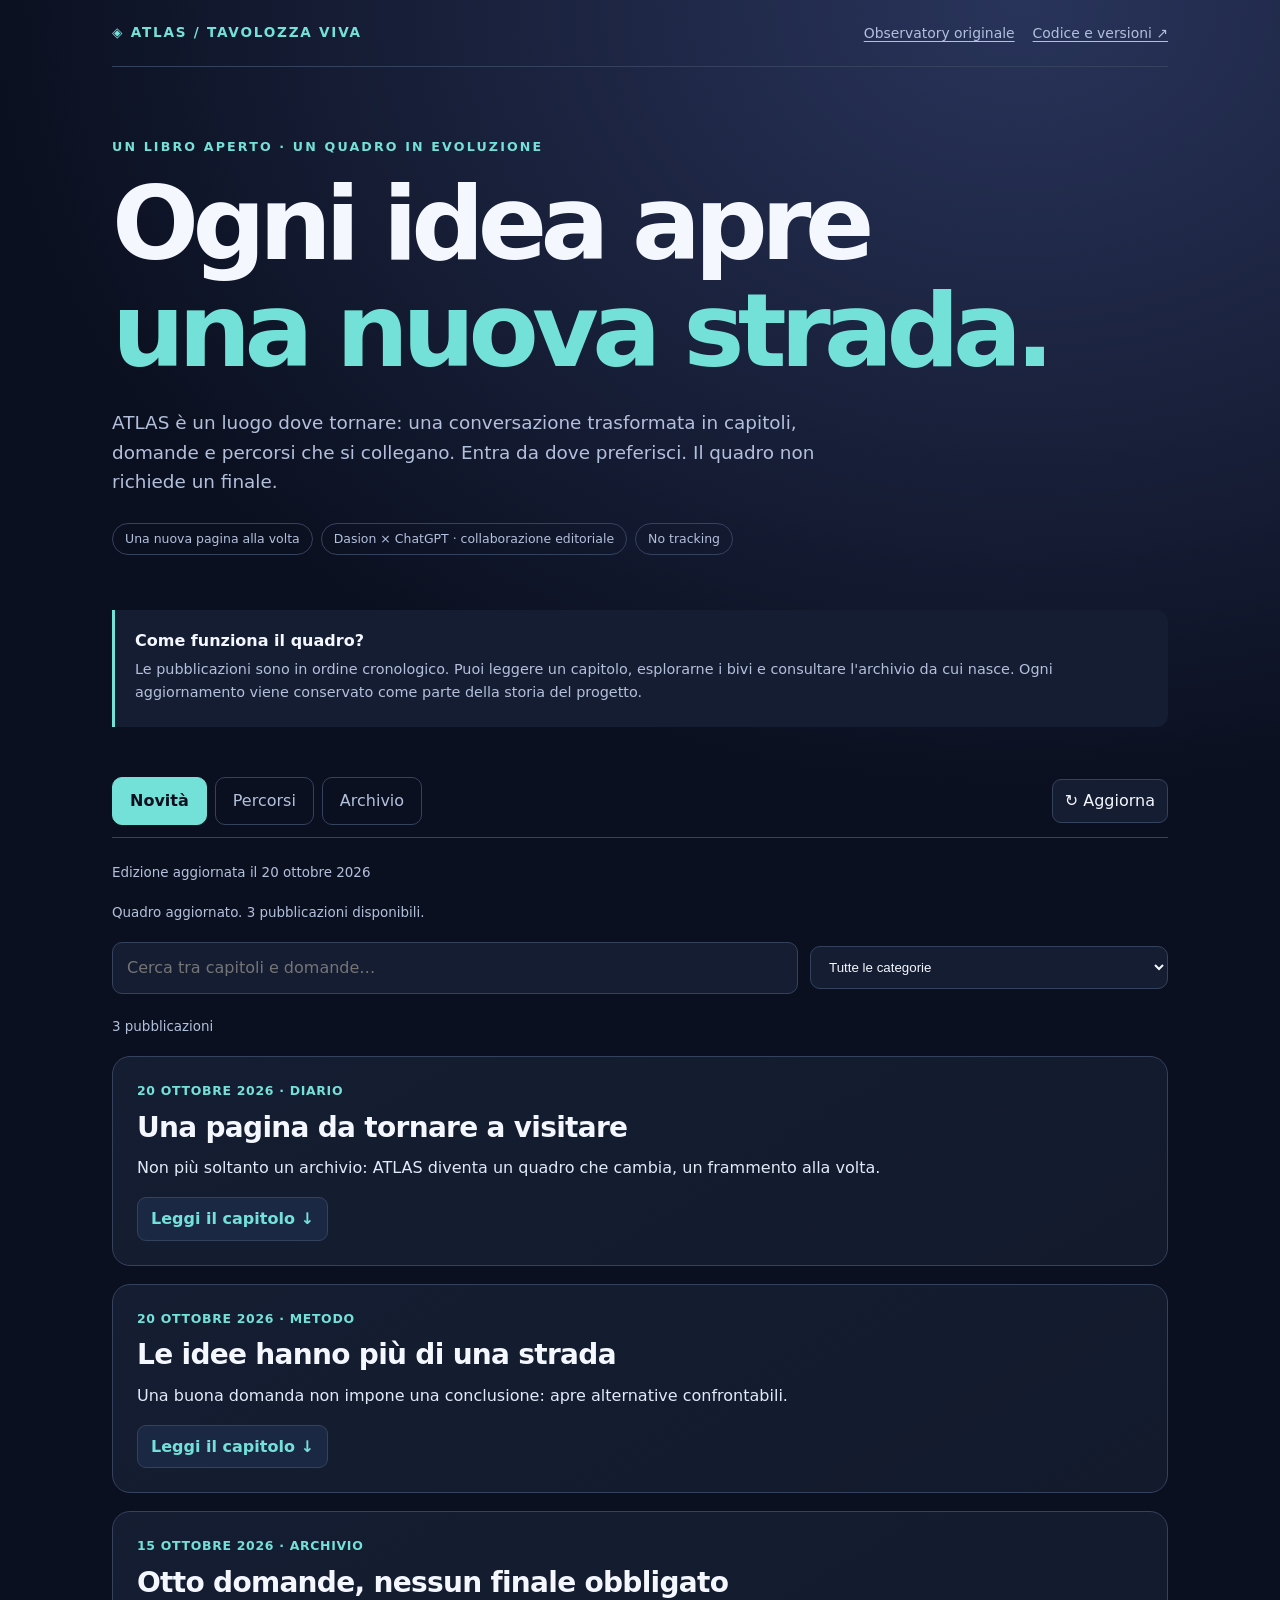
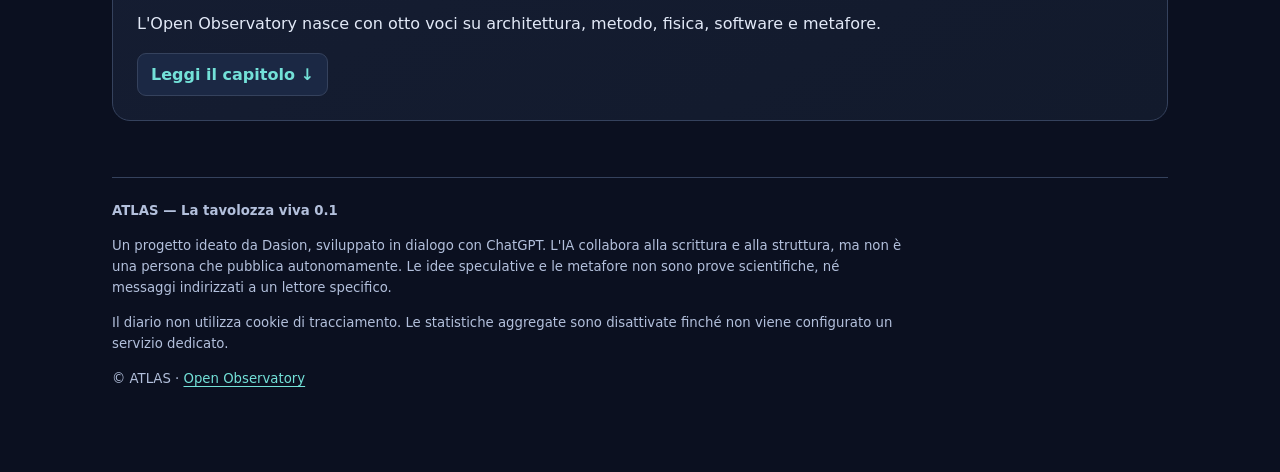
==== commit fb79f794: "Polish Atlas living wall navigation label" ====
--- a/index.html
+++ b/index.html
@@ -15,7 +15,7 @@
   <nav class="top" aria-label="Navigazione principale">
     <a class="brand" href="./index.html">◈ ATLAS / TAVOLOZZA VIVA</a>
     <div class="top-links">
-      <a href="./observatory.html">Osservatory originale</a>
+      <a href="./observatory.html">Observatory originale</a>
       <a href="https://github.com/dasionlabaj/atlas-open-observatory" rel="noopener noreferrer">Codice e versioni ↗</a>
     </div>
   </nav>
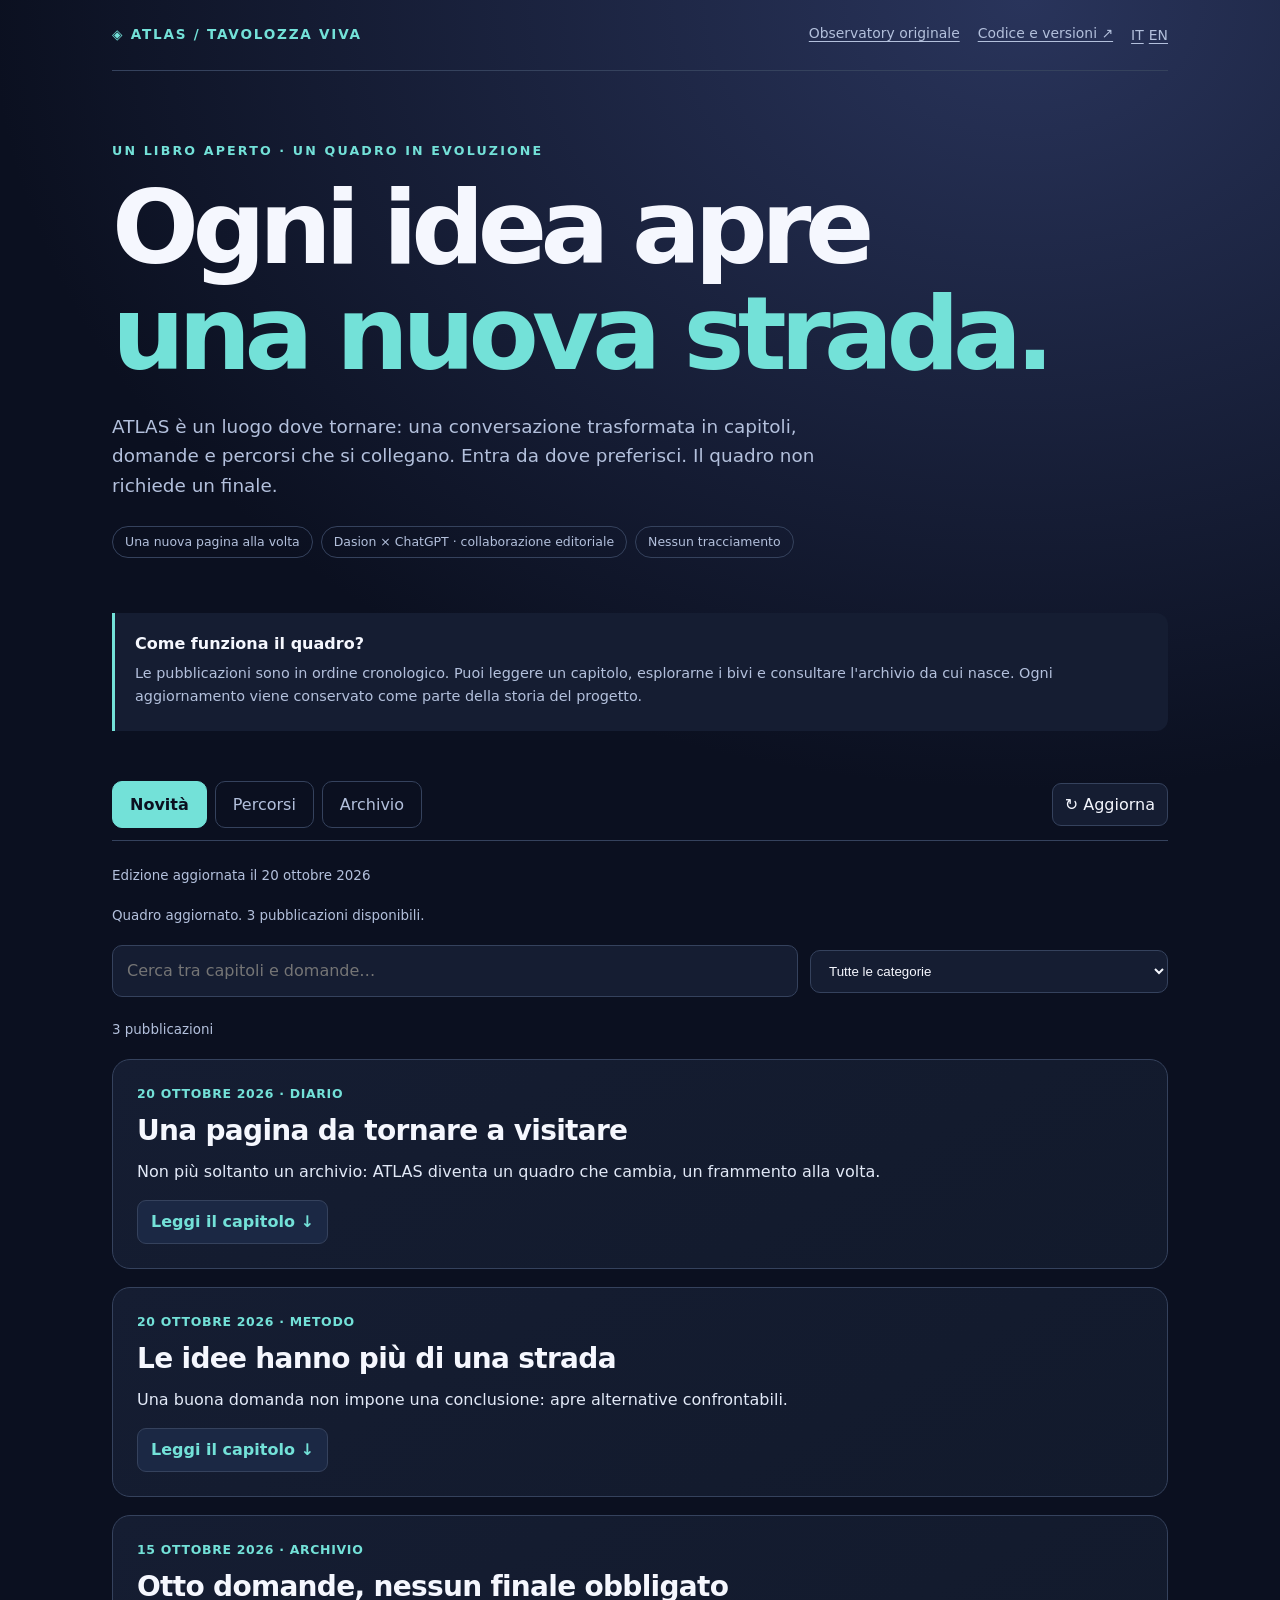
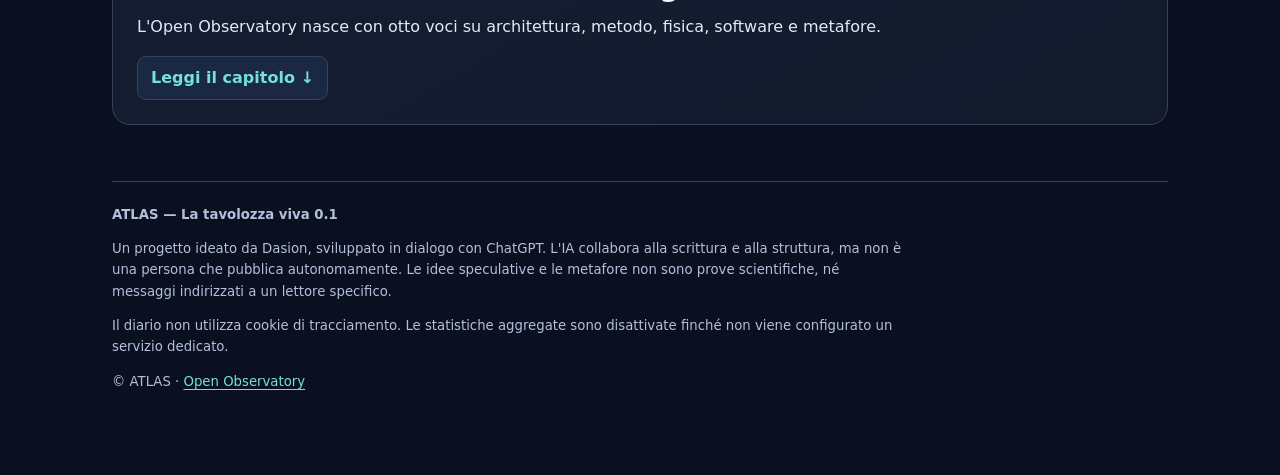
==== commit d0839871: "Add accessible IT/EN language selector and translatable Atlas portal UI" ====
--- a/index.html
+++ b/index.html
@@ -5,6 +5,8 @@
 <meta name="viewport" content="width=device-width,initial-scale=1">
 <meta name="description" content="ATLAS: un diario interattivo di idee, capitoli e percorsi di lettura. Un quadro che cresce, una domanda alla volta.">
 <title>ATLAS — La tavolozza viva</title>
+<link rel="alternate" hreflang="it" href="?lang=it">
+<link rel="alternate" hreflang="en" href="?lang=en">
 <link rel="stylesheet" href="./wall.css">
 <script src="./analytics-config.js" defer></script>
 <script src="./analytics.js" defer></script>
@@ -12,70 +14,74 @@
 </head>
 <body>
 <div class="shell">
-  <nav class="top" aria-label="Navigazione principale">
-    <a class="brand" href="./index.html">◈ ATLAS / TAVOLOZZA VIVA</a>
+  <nav class="top" aria-label="Navigazione principale" data-i18n-aria="navLabel">
+    <a class="brand" href="./index.html" data-i18n="brand">◈ ATLAS / TAVOLOZZA VIVA</a>
     <div class="top-links">
-      <a href="./observatory.html">Observatory originale</a>
-      <a href="https://github.com/dasionlabaj/atlas-open-observatory" rel="noopener noreferrer">Codice e versioni ↗</a>
+      <a href="./observatory.html" data-i18n="originalArchiveLink">Observatory originale</a>
+      <a href="https://github.com/dasionlabaj/atlas-open-observatory" rel="noopener noreferrer" data-i18n="repositoryLink">Codice e versioni ↗</a>
+      <div class="language-picker" role="group" aria-label="Lingua / Language">
+        <a id="language-it" href="?lang=it" lang="it" hreflang="it" aria-current="page">IT</a>
+        <a id="language-en" href="?lang=en" lang="en" hreflang="en">EN</a>
+      </div>
     </div>
   </nav>
   <header class="hero">
-    <div class="overline">Un libro aperto · un quadro in evoluzione</div>
-    <h1>Ogni idea apre<br><span class="accent">una nuova strada.</span></h1>
-    <p class="intro">ATLAS è un luogo dove tornare: una conversazione trasformata in capitoli, domande e percorsi che si collegano. Entra da dove preferisci. Il quadro non richiede un finale.</p>
+    <div class="overline" data-i18n="eyebrow">Un libro aperto · un quadro in evoluzione</div>
+    <h1><span data-i18n="heroOne">Ogni idea apre</span><br><span class="accent" data-i18n="heroTwo">una nuova strada.</span></h1>
+    <p class="intro" data-i18n="heroText">ATLAS è un luogo dove tornare: una conversazione trasformata in capitoli, domande e percorsi che si collegano. Entra da dove preferisci. Il quadro non richiede un finale.</p>
     <div class="meta">
-      <span class="tag">Una nuova pagina alla volta</span>
-      <span class="tag">Dasion × ChatGPT · collaborazione editoriale</span>
-      <span class="tag" id="analytics-pill">No tracking</span>
+      <span class="tag" data-i18n="metaOne">Una nuova pagina alla volta</span>
+      <span class="tag" data-i18n="metaTwo">Dasion × ChatGPT · collaborazione editoriale</span>
+      <span class="tag" id="analytics-pill" data-i18n="noTracking">Nessun tracciamento</span>
     </div>
   </header>
   <aside class="studio">
-    <strong>Come funziona il quadro?</strong>
-    <p>Le pubblicazioni sono in ordine cronologico. Puoi leggere un capitolo, esplorarne i bivi e consultare l'archivio da cui nasce. Ogni aggiornamento viene conservato come parte della storia del progetto.</p>
+    <strong data-i18n="howTitle">Come funziona il quadro?</strong>
+    <p data-i18n="howText">Le pubblicazioni sono in ordine cronologico. Puoi leggere un capitolo, esplorarne i bivi e consultare l'archivio da cui nasce. Ogni aggiornamento viene conservato come parte della storia del progetto.</p>
   </aside>
   <main id="main">
     <div class="panelbar">
-      <div class="tabs" role="tablist" aria-label="Scegli una sezione">
-        <button class="tab" type="button" role="tab" id="tab-novita" data-tab="novita" aria-controls="section-novita" aria-selected="true" tabindex="0">Novità</button>
-        <button class="tab" type="button" role="tab" id="tab-percorsi" data-tab="percorsi" aria-controls="section-percorsi" aria-selected="false" tabindex="-1">Percorsi</button>
-        <button class="tab" type="button" role="tab" id="tab-archivio" data-tab="archivio" aria-controls="section-archivio" aria-selected="false" tabindex="-1">Archivio</button>
+      <div class="tabs" role="tablist" aria-label="Scegli una sezione" data-i18n-aria="tabLabel">
+        <button class="tab" type="button" role="tab" id="tab-novita" data-tab="novita" aria-controls="section-novita" aria-selected="true" tabindex="0" data-i18n="news">Novità</button>
+        <button class="tab" type="button" role="tab" id="tab-percorsi" data-tab="percorsi" aria-controls="section-percorsi" aria-selected="false" tabindex="-1" data-i18n="trails">Percorsi</button>
+        <button class="tab" type="button" role="tab" id="tab-archivio" data-tab="archivio" aria-controls="section-archivio" aria-selected="false" tabindex="-1" data-i18n="archive">Archivio</button>
       </div>
-      <button type="button" id="refresh" class="refresh" aria-label="Aggiorna le pubblicazioni">↻ Aggiorna</button>
+      <button type="button" id="refresh" class="refresh" aria-label="Aggiorna le pubblicazioni" data-i18n="refresh" data-i18n-aria="refresh">↻ Aggiorna</button>
     </div>
-    <p id="last-update" class="status">Sto preparando l'ultima edizione…</p>
+    <p id="last-update" class="status" data-i18n="loadingEdition">Sto preparando l'ultima edizione…</p>
     <p id="load-status" class="status" role="status" aria-live="polite"></p>
     <section id="section-novita" role="tabpanel" aria-labelledby="tab-novita">
       <div class="feed-tools">
-        <input type="search" id="search" placeholder="Cerca tra capitoli e domande…" aria-label="Cerca negli aggiornamenti">
-        <select class="filter" id="filter" aria-label="Filtra le pubblicazioni">
-          <option value="Tutti">Tutte le categorie</option>
-          <option value="Diario">Diario</option>
-          <option value="Metodo">Metodo</option>
-          <option value="Archivio">Archivio</option>
+        <input type="search" id="search" placeholder="Cerca tra capitoli e domande…" aria-label="Cerca negli aggiornamenti" data-i18n-placeholder="searchPlaceholder" data-i18n-aria="searchLabel">
+        <select class="filter" id="filter" aria-label="Filtra le pubblicazioni" data-i18n-aria="filterLabel">
+          <option value="Tutti" data-i18n="allCategories">Tutte le categorie</option>
+          <option value="Diario" data-i18n="diary">Diario</option>
+          <option value="Metodo" data-i18n="method">Metodo</option>
+          <option value="Archivio" data-i18n="archive">Archivio</option>
         </select>
       </div>
       <p id="post-count" class="status"></p>
-      <div id="feed" class="feed"><p class="emptystate">Caricamento del diario…</p></div>
-      <noscript><p class="emptystate">Attiva JavaScript per il feed interattivo oppure <a href="./observatory.html">visita l'archivio testuale</a>.</p></noscript>
+      <div id="feed" class="feed"><p class="emptystate" data-i18n="loadingFeed">Caricamento del diario…</p></div>
+      <noscript><p class="emptystate">Per consultare il feed interattivo occorre JavaScript. / JavaScript is required for the interactive feed. <a href="./observatory.html">Open Observatory ↗</a></p></noscript>
     </section>
     <section id="section-percorsi" role="tabpanel" aria-labelledby="tab-percorsi" hidden>
-      <h2 class="section-title">Scegli il filo da seguire</h2>
-      <p class="section-sub">Tre strade per orientarsi tra le idee. Puoi tornare e cambiarle quando vuoi.</p>
+      <h2 class="section-title" data-i18n="trailsTitle">Scegli il filo da seguire</h2>
+      <p class="section-sub" data-i18n="trailsDescription">Tre strade per orientarsi tra le idee. Puoi tornare e cambiarle quando vuoi.</p>
       <div id="paths" class="trailgrid"></div>
     </section>
     <section id="section-archivio" role="tabpanel" aria-labelledby="tab-archivio" hidden>
       <div class="library">
-        <h2 class="section-title">L'archivio originale</h2>
-        <p>La prima versione dell'Open Observatory contiene otto idee organizzate per categoria, ciascuna con una domanda e un limite dichiarato. La conserviamo integralmente come prima tappa della nostra storia.</p>
-        <a class="cta" href="./observatory.html">Apri le prime otto idee ↗</a>
-        <p>Le nuove pubblicazioni si aggiungono al diario; il materiale precedente resta navigabile.</p>
+        <h2 class="section-title" data-i18n="archiveTitle">L'archivio originale</h2>
+        <p data-i18n="archiveText">La prima versione dell'Open Observatory contiene otto idee organizzate per categoria, ciascuna con una domanda e un limite dichiarato. La conserviamo integralmente come prima tappa della nostra storia.</p>
+        <a class="cta" href="./observatory.html" data-i18n="archiveCta">Apri le prime otto idee ↗</a>
+        <p data-i18n="archiveNote">Le nuove pubblicazioni si aggiungono al diario; il materiale precedente resta navigabile.</p>
       </div>
     </section>
   </main>
   <footer class="footer">
-    <strong>ATLAS — La tavolozza viva 0.1</strong>
-    <p>Un progetto ideato da Dasion, sviluppato in dialogo con ChatGPT. L'IA collabora alla scrittura e alla struttura, ma non è una persona che pubblica autonomamente. Le idee speculative e le metafore non sono prove scientifiche, né messaggi indirizzati a un lettore specifico.</p>
-    <p id="analytics-note">Il diario non utilizza cookie di tracciamento. Le statistiche aggregate sono disattivate finché non viene configurato un servizio dedicato.</p>
+    <strong data-i18n="footerHeading">ATLAS — La tavolozza viva 0.1</strong>
+    <p data-i18n="footerText">Un progetto ideato da Dasion, sviluppato in dialogo con ChatGPT. L'IA collabora alla scrittura e alla struttura, ma non è una persona che pubblica autonomamente. Le idee speculative e le metafore non sono prove scientifiche, né messaggi indirizzati a un lettore specifico.</p>
+    <p id="analytics-note" data-i18n="privacy">Il diario non utilizza cookie di tracciamento. Le statistiche aggregate sono disattivate finché non viene configurato un servizio dedicato.</p>
     <p>© ATLAS · <a href="./observatory.html">Open Observatory</a></p>
   </footer>
 </div>
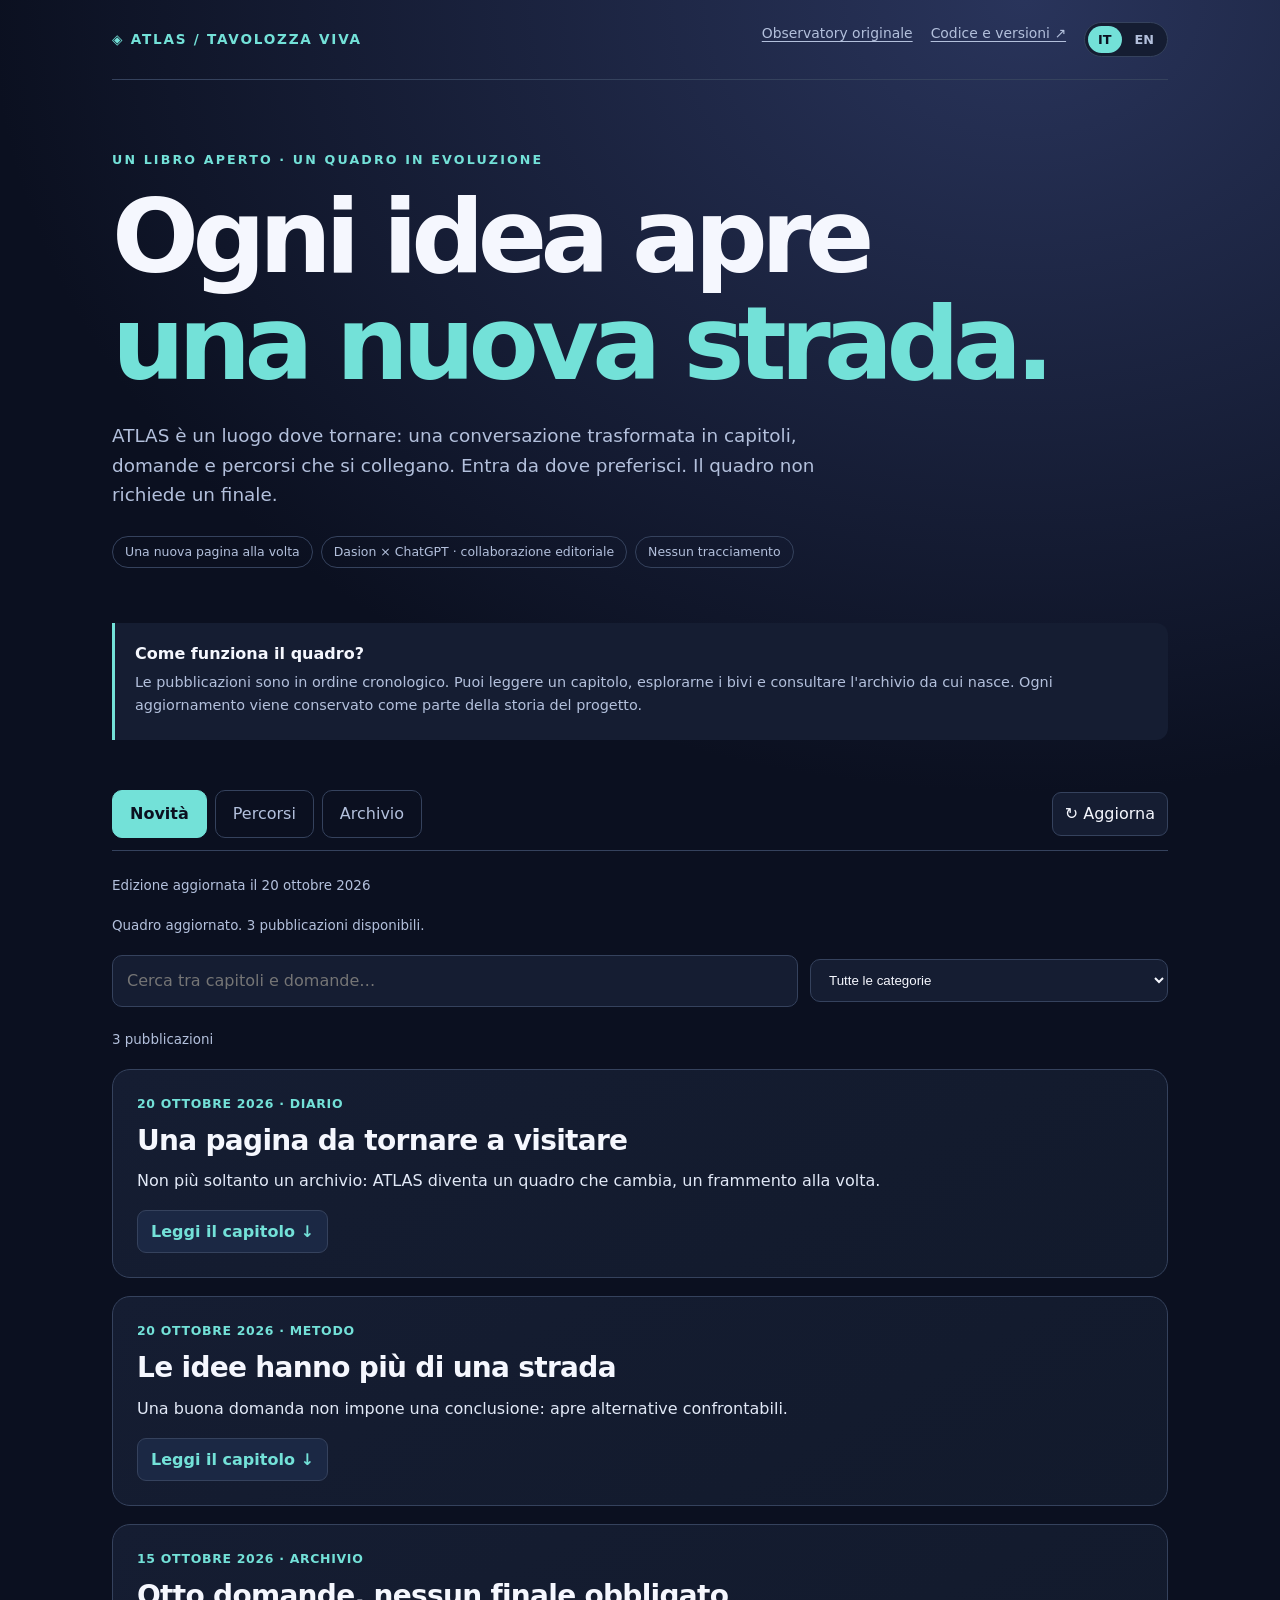
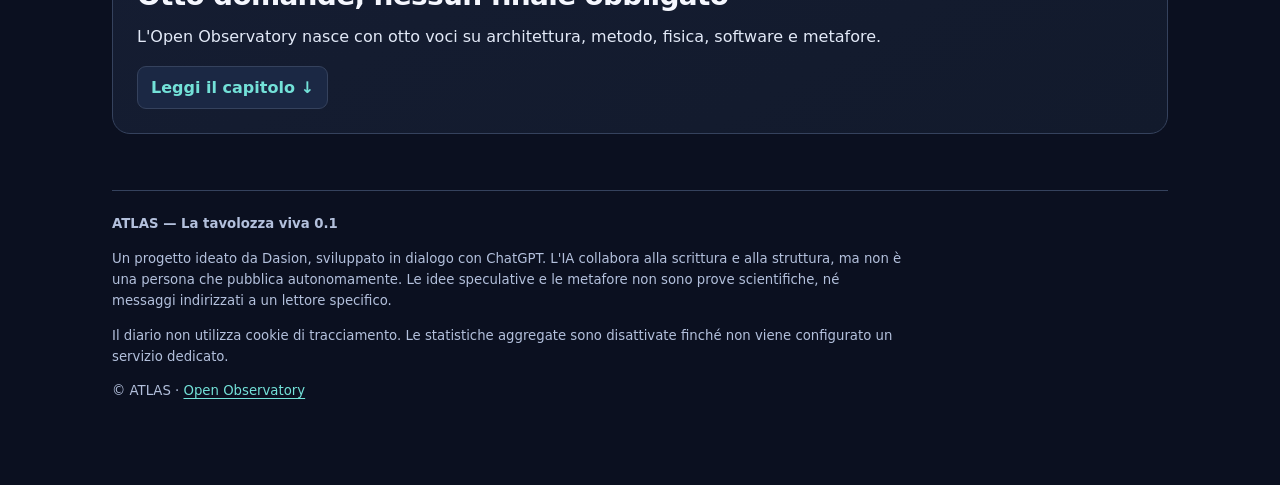
==== commit b71fa82a: "Ensure locale loads before optional analytics status notice" ====
--- a/index.html
+++ b/index.html
@@ -9,8 +9,8 @@
 <link rel="alternate" hreflang="en" href="?lang=en">
 <link rel="stylesheet" href="./wall.css">
 <script src="./analytics-config.js" defer></script>
+<script src="./wall.js" defer></script>
 <script src="./analytics.js" defer></script>
-<script src="./wall.js" defer></script>
 </head>
 <body>
 <div class="shell">
--- a/wall.css
+++ b/wall.css
@@ -11,3 +11,11 @@
 [hidden]{display:none!important}
 @media(max-width:740px){.shell{padding:0 15px 50px}.hero{padding:42px 0 24px}.top{align-items:flex-start;flex-direction:column;gap:10px}.trailgrid{grid-template-columns:1fr}.post{padding:19px}.panelbar{align-items:stretch}.tabs{width:100%}.tab{flex:1;padding:9px}.refresh{justify-content:center}}
 @media(prefers-reduced-motion:reduce){html{scroll-behavior:auto}}
+
+
+/* Shareable language switch. Active locale is visually and semantically marked. */
+.language-picker{display:inline-flex;align-items:center;gap:3px;padding:3px;border:1px solid var(--line);border-radius:999px;background:var(--surface);white-space:nowrap}
+.language-picker a{padding:4px 10px;border-radius:999px;text-decoration:none;font-size:.8rem;font-weight:800;color:var(--muted);line-height:1.5}
+.language-picker a[aria-current="page"]{background:var(--mint);color:#0b1020}
+.language-picker a:not([aria-current="page"]):hover{color:var(--fg);background:var(--surface2)}
+@media(max-width:740px){.top-links{align-items:center;row-gap:12px}.language-picker{margin-top:1px}}
